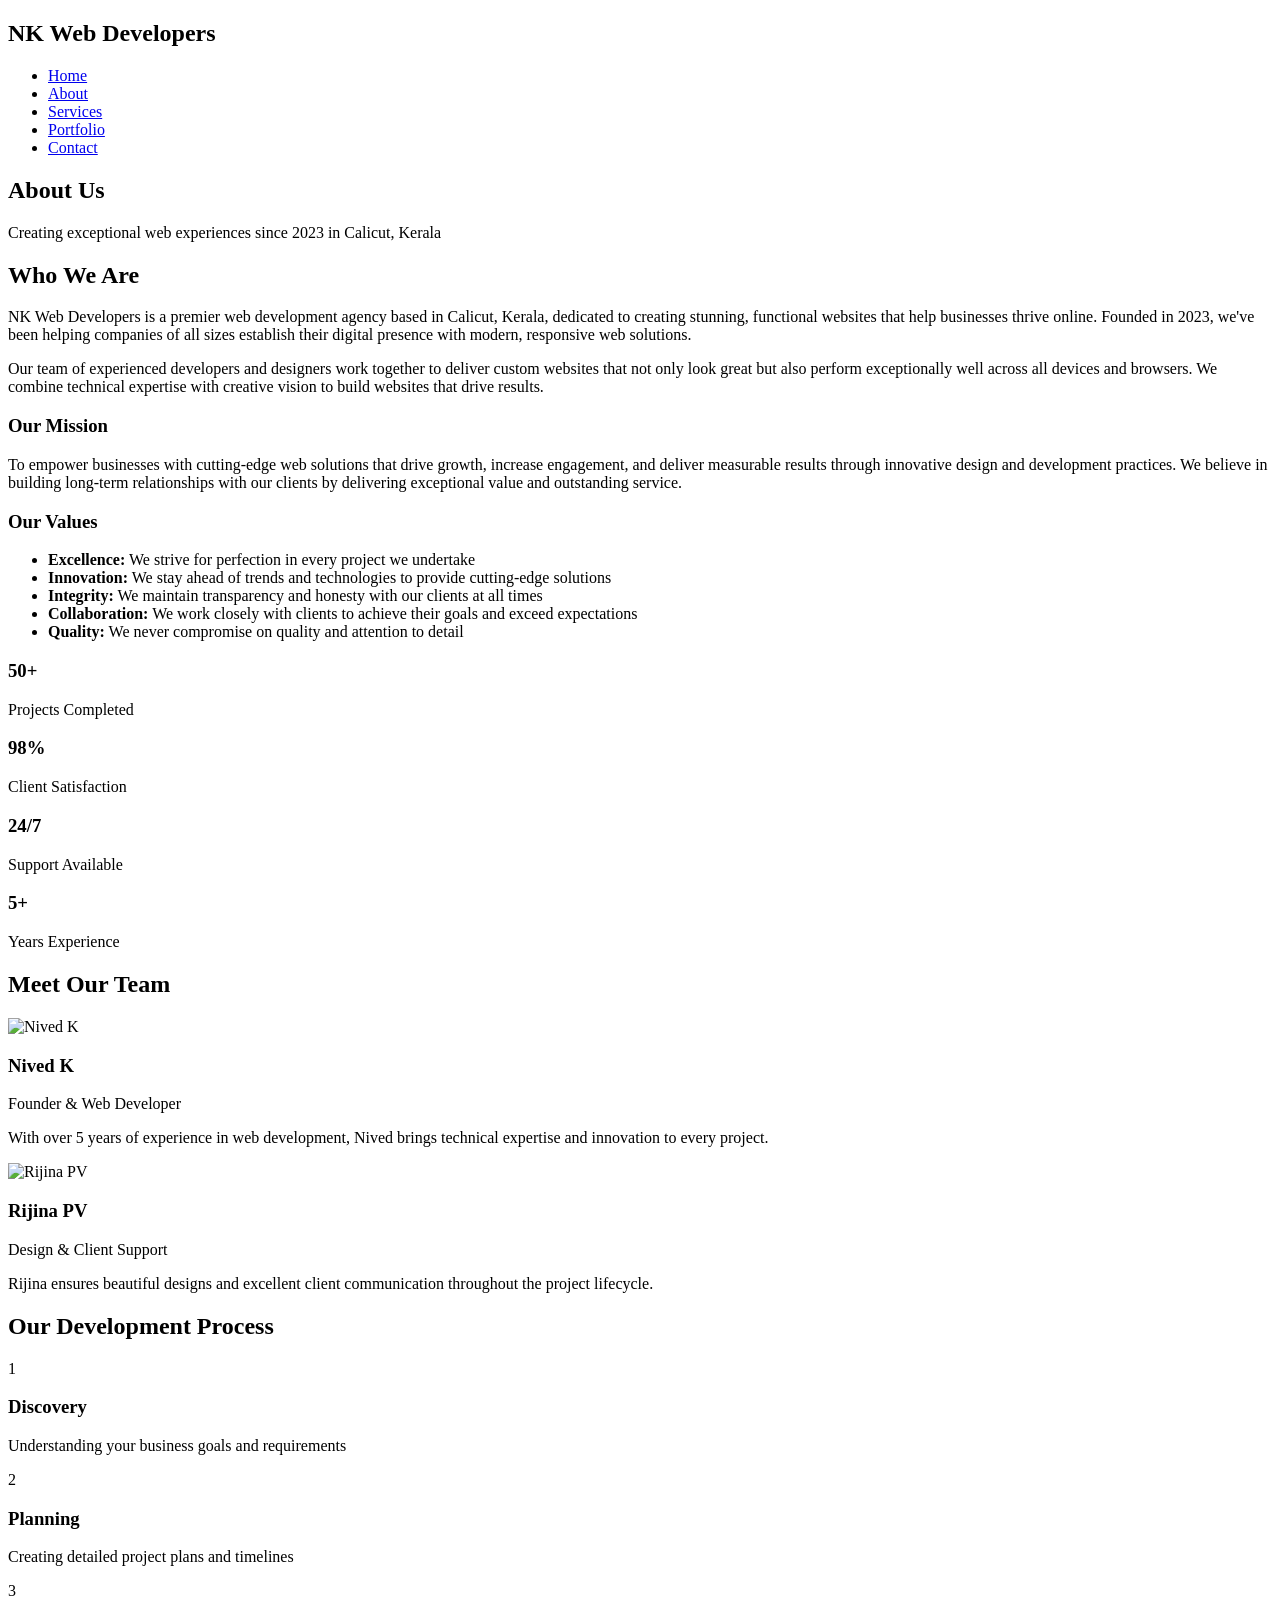
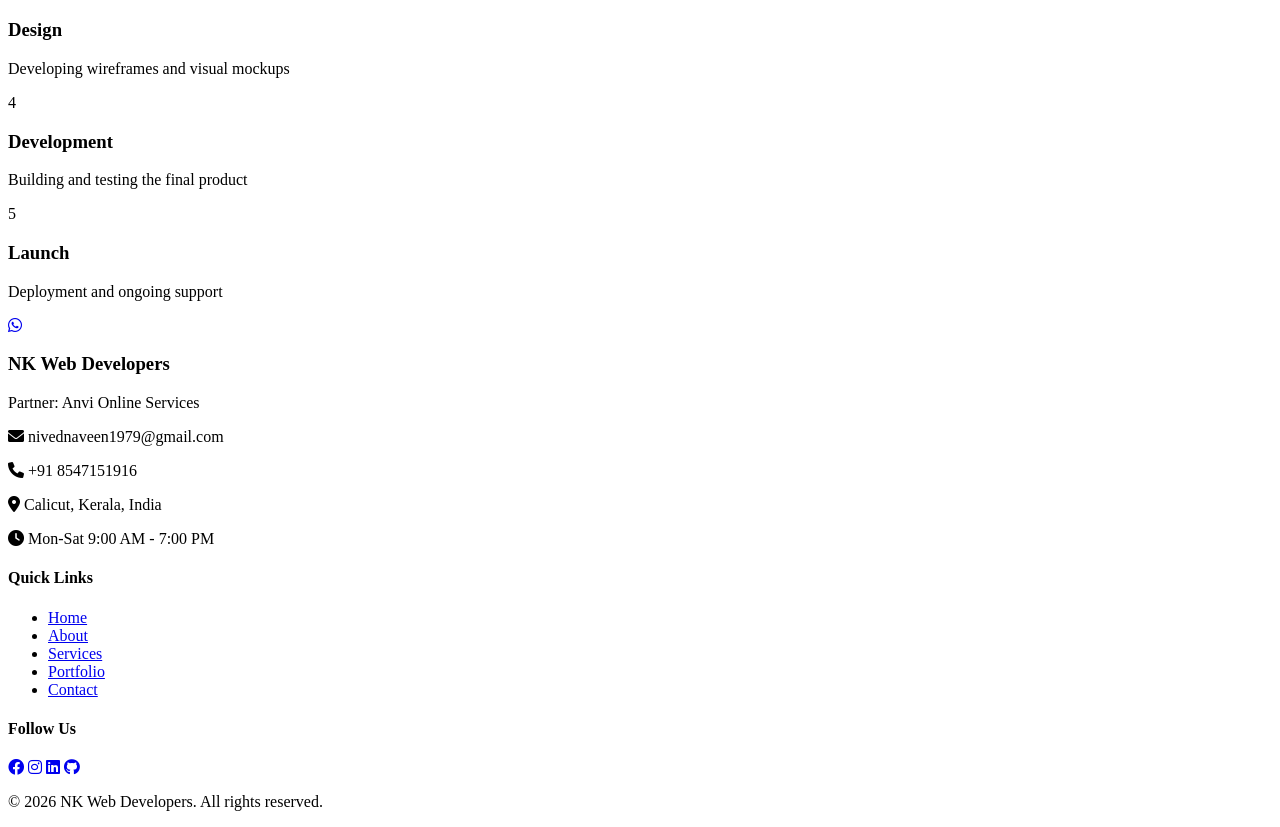
==== about.html @ b86a54ff "Create about.html" ====
<!DOCTYPE html>
<html lang="en">
<head>
    <meta charset="UTF-8">
    <meta name="viewport" content="width=device-width, initial-scale=1.0">
    <title>About Us - NK Web Developers</title>
    <meta name="description" content="About NK Web Developers - Professional web development company in Calicut, Kerala. Meet our team and learn about our services.">
    <meta name="keywords" content="web development company, Calicut, Kerala, web developers, Nived K, Rijina PV">
    <meta name="author" content="NK Web Developers">
    <link href="https://fonts.googleapis.com/css2?family=Poppins:wght@300;400;500;600;700&display=swap" rel="stylesheet">
    <link rel="stylesheet" href="styles.css">
    <link rel="stylesheet" href="https://cdnjs.cloudflare.com/ajax/libs/font-awesome/6.0.0/css/all.min.css">
</head>
<body>
    <header class="header">
        <nav class="navbar">
            <div class="nav-container">
                <div class="logo">
                    <h2>NK Web Developers</h2>
                </div>
                <ul class="nav-menu">
                    <li><a href="index.html">Home</a></li>
                    <li><a href="about.html" class="active">About</a></li>
                    <li><a href="services.html">Services</a></li>
                    <li><a href="portfolio.html">Portfolio</a></li>
                    <li><a href="contact.html">Contact</a></li>
                </ul>
                <div class="hamburger">
                    <span></span>
                    <span></span>
                    <span></span>
                </div>
            </div>
        </nav>
    </header>

    <section class="page-hero">
        <div class="container">
            <h1>About Us</h1>
            <p>Creating exceptional web experiences since 2023 in Calicut, Kerala</p>
        </div>
    </section>

    <section class="about-full">
        <div class="container">
            <div class="about-content-full">
                <div class="about-text">
                    <h2>Who We Are</h2>
                    <p>NK Web Developers is a premier web development agency based in Calicut, Kerala, dedicated to creating stunning, functional websites that help businesses thrive online. Founded in 2023, we've been helping companies of all sizes establish their digital presence with modern, responsive web solutions.</p>
                                        <p>Our team of experienced developers and designers work together to deliver custom websites that not only look great but also perform exceptionally well across all devices and browsers. We combine technical expertise with creative vision to build websites that drive results.</p>
                    
                    <h3>Our Mission</h3>
                    <p>To empower businesses with cutting-edge web solutions that drive growth, increase engagement, and deliver measurable results through innovative design and development practices. We believe in building long-term relationships with our clients by delivering exceptional value and outstanding service.</p>
                    
                    <h3>Our Values</h3>
                    <ul>
                        <li><strong>Excellence:</strong> We strive for perfection in every project we undertake</li>
                        <li><strong>Innovation:</strong> We stay ahead of trends and technologies to provide cutting-edge solutions</li>
                        <li><strong>Integrity:</strong> We maintain transparency and honesty with our clients at all times</li>
                        <li><strong>Collaboration:</strong> We work closely with clients to achieve their goals and exceed expectations</li>
                        <li><strong>Quality:</strong> We never compromise on quality and attention to detail</li>
                    </ul>
                </div>
                
                <div class="about-stats">
                    <div class="stat-item">
                        <h3>50+</h3>
                        <p>Projects Completed</p>
                    </div>
                    <div class="stat-item">
                        <h3>98%</h3>
                        <p>Client Satisfaction</p>
                    </div>
                    <div class="stat-item">
                        <h3>24/7</h3>
                        <p>Support Available</p>
                    </div>
                    <div class="stat-item">
                        <h3>5+</h3>
                        <p>Years Experience</p>
                    </div>
                </div>
            </div>
        </div>
    </section>

    <section class="team">
        <div class="container">
            <h2 class="section-title">Meet Our Team</h2>
            <div class="team-grid">
                <div class="team-member">
                    <img src="https://via.placeholder.com/300x300/2c3e50/ffffff?text=NK" alt="Nived K">
                    <h3>Nived K</h3>
                    <p>Founder & Web Developer</p>
                    <p>With over 5 years of experience in web development, Nived brings technical expertise and innovation to every project.</p>
                </div>
                <div class="team-member">
                    <img src="https://via.placeholder.com/300x300/34495e/ffffff?text=RPV" alt="Rijina PV">
                    <h3>Rijina PV</h3>                    <p>Design & Client Support</p>
                    <p>Rijina ensures beautiful designs and excellent client communication throughout the project lifecycle.</p>
                </div>
            </div>
        </div>
    </section>

    <section class="process">
        <div class="container">
            <h2 class="section-title">Our Development Process</h2>
            <div class="process-steps">
                <div class="process-step">
                    <div class="step-number">1</div>
                    <h3>Discovery</h3>
                    <p>Understanding your business goals and requirements</p>
                </div>
                <div class="process-step">
                    <div class="step-number">2</div>
                    <h3>Planning</h3>
                    <p>Creating detailed project plans and timelines</p>
                </div>
                <div class="process-step">
                    <div class="step-number">3</div>
                    <h3>Design</h3>
                    <p>Developing wireframes and visual mockups</p>
                </div>
                <div class="process-step">
                    <div class="step-number">4</div>
                    <h3>Development</h3>
                    <p>Building and testing the final product</p>
                </div>
                <div class="process-step">
                    <div class="step-number">5</div>
                    <h3>Launch</h3>
                    <p>Deployment and ongoing support</p>
                </div>
            </div>
        </div>
    </section>

    <!-- WhatsApp Button -->
    <a href="https://wa.me/918547151916" class="whatsapp-btn" target="_blank">
        <i class="fab fa-whatsapp"></i>
    </a>

    <footer class="footer">
        <div class="container">
            <div class="footer-content">
                <div class="footer-info">
                    <h3>NK Web Developers</h3>                    <p>Partner: Anvi Online Services</p>
                    <div class="contact-details">
                        <p><i class="fas fa-envelope"></i> nivednaveen1979@gmail.com</p>
                        <p><i class="fas fa-phone"></i> +91 8547151916</p>
                        <p><i class="fas fa-map-marker-alt"></i> Calicut, Kerala, India</p>
                        <p><i class="fas fa-clock"></i> Mon-Sat 9:00 AM - 7:00 PM</p>
                    </div>
                </div>
                <div class="footer-links">
                    <h4>Quick Links</h4>
                    <ul>
                        <li><a href="index.html">Home</a></li>
                        <li><a href="about.html">About</a></li>
                        <li><a href="services.html">Services</a></li>
                        <li><a href="portfolio.html">Portfolio</a></li>
                        <li><a href="contact.html">Contact</a></li>
                    </ul>
                </div>
                <div class="social-links">
                    <h4>Follow Us</h4>
                    <a href="#"><i class="fab fa-facebook"></i></a>
                    <a href="#"><i class="fab fa-instagram"></i></a>
                    <a href="#"><i class="fab fa-linkedin"></i></a>
                    <a href="#"><i class="fab fa-github"></i></a>
                </div>
            </div>
            <div class="footer-bottom">
                <p>&copy; 2026 NK Web Developers. All rights reserved.</p>
            </div>
        </div>
    </footer>

    <script src="script.js"></script>
</body>
</html>
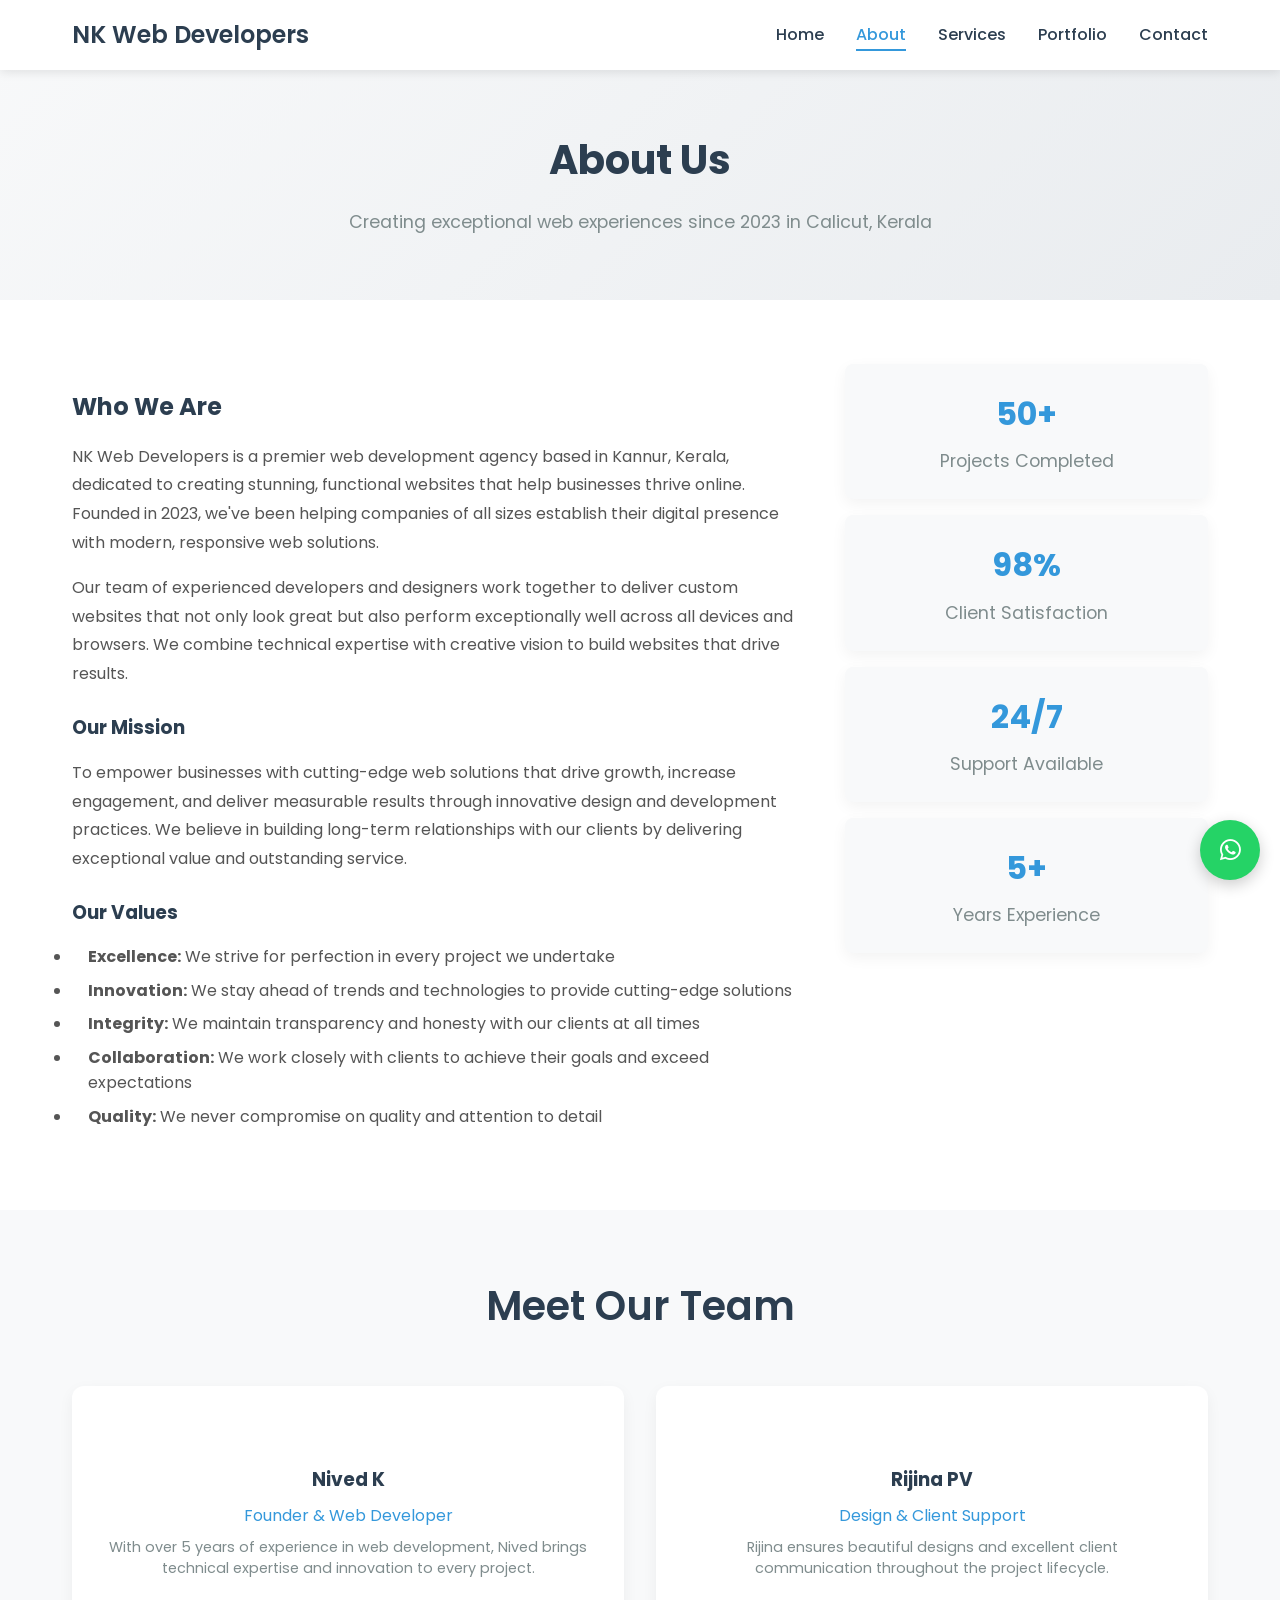
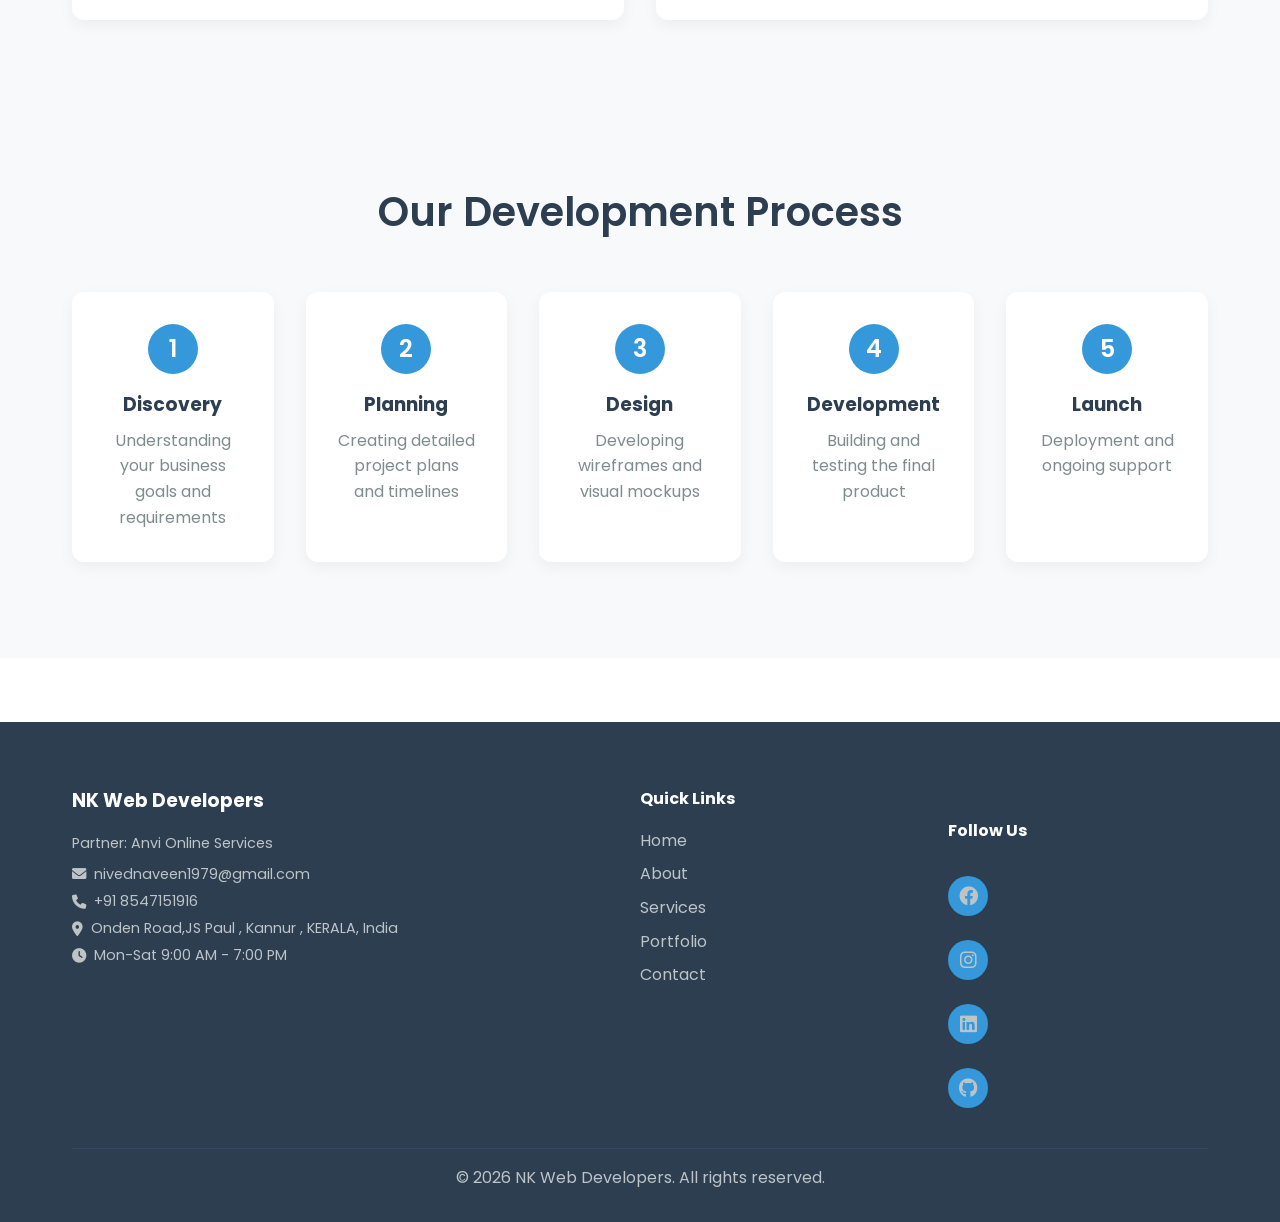
==== commit bbe4a4d5: "Update about.html" ====
--- a/about.html
+++ b/about.html
@@ -5,7 +5,7 @@
     <meta name="viewport" content="width=device-width, initial-scale=1.0">
     <title>About Us - NK Web Developers</title>
     <meta name="description" content="About NK Web Developers - Professional web development company in Calicut, Kerala. Meet our team and learn about our services.">
-    <meta name="keywords" content="web development company, Calicut, Kerala, web developers, Nived K, Rijina PV">
+    <meta name="keywords" content="web development company, Kannur , KERALA, web developers, Nived K, Rijina PV">
     <meta name="author" content="NK Web Developers">
     <link href="https://fonts.googleapis.com/css2?family=Poppins:wght@300;400;500;600;700&display=swap" rel="stylesheet">
     <link rel="stylesheet" href="styles.css">
@@ -46,7 +46,7 @@
             <div class="about-content-full">
                 <div class="about-text">
                     <h2>Who We Are</h2>
-                    <p>NK Web Developers is a premier web development agency based in Calicut, Kerala, dedicated to creating stunning, functional websites that help businesses thrive online. Founded in 2023, we've been helping companies of all sizes establish their digital presence with modern, responsive web solutions.</p>
+                    <p>NK Web Developers is a premier web development agency based in Kannur, Kerala, dedicated to creating stunning, functional websites that help businesses thrive online. Founded in 2023, we've been helping companies of all sizes establish their digital presence with modern, responsive web solutions.</p>
                                         <p>Our team of experienced developers and designers work together to deliver custom websites that not only look great but also perform exceptionally well across all devices and browsers. We combine technical expertise with creative vision to build websites that drive results.</p>
                     
                     <h3>Our Mission</h3>
@@ -149,7 +149,7 @@
                     <div class="contact-details">
                         <p><i class="fas fa-envelope"></i> nivednaveen1979@gmail.com</p>
                         <p><i class="fas fa-phone"></i> +91 8547151916</p>
-                        <p><i class="fas fa-map-marker-alt"></i> Calicut, Kerala, India</p>
+                        <p><i class="fas fa-map-marker-alt"></i> Onden Road,JS Paul , Kannur , KERALA, India</p>
                         <p><i class="fas fa-clock"></i> Mon-Sat 9:00 AM - 7:00 PM</p>
                     </div>
                 </div>
--- a/styles.css
+++ b/styles.css
@@ -0,0 +1,1131 @@
+* {
+    margin: 0;
+    padding: 0;
+    box-sizing: border-box;
+}
+
+body {
+    font-family: 'Poppins', sans-serif;
+    line-height: 1.6;
+    color: #333;
+    background-color: #fff;
+}
+
+.container {
+    max-width: 1200px;
+    margin: 0 auto;
+    padding: 0 2rem;
+}
+
+/* Header & Navigation */
+.header {
+    background: #fff;
+    box-shadow: 0 2px 10px rgba(0,0,0,0.1);
+    position: fixed;
+    top: 0;
+    width: 100%;
+    z-index: 1000;
+}
+
+.navbar {
+    padding: 1rem 0;
+}
+
+.nav-container {
+    max-width: 1200px;
+    margin: 0 auto;
+    padding: 0 2rem;
+    display: flex;
+    justify-content: space-between;
+    align-items: center;
+}
+
+.logo h2 {
+    color: #2c3e50;
+    font-weight: 600;
+    font-size: 1.5rem;
+}
+
+.nav-menu {
+    display: flex;    list-style: none;
+    gap: 2rem;
+}
+
+.nav-menu a {
+    text-decoration: none;
+    color: #2c3e50;
+    font-weight: 500;
+    transition: color 0.3s ease;
+    position: relative;
+}
+
+.nav-menu a:hover {
+    color: #3498db;
+}
+
+.nav-menu a.active {
+    color: #3498db;
+}
+
+.nav-menu a.active::after {
+    content: '';
+    position: absolute;
+    bottom: -5px;
+    left: 0;
+    width: 100%;
+    height: 2px;
+    background: #3498db;
+}
+
+.hamburger {
+    display: none;
+    flex-direction: column;
+    cursor: pointer;
+}
+
+.hamburger span {
+    width: 25px;
+    height: 3px;
+    background: #2c3e50;
+    margin: 3px 0;
+    transition: 0.3s;
+}
+
+@media (max-width: 768px) {
+    .hamburger {
+        display: flex;
+    }
+    
+    .nav-menu {        position: fixed;
+        left: -100%;
+        top: 70px;
+        flex-direction: column;
+        background-color: #fff;
+        width: 100%;
+        text-align: center;
+        transition: 0.3s;
+        box-shadow: 0 10px 27px rgba(0,0,0,0.05);
+        padding: 2rem 0;
+    }
+    
+    .nav-menu.active {
+        left: 0;
+    }
+    
+    .nav-menu a.active::after {
+        display: none;
+    }
+}
+
+/* Hero Section */
+.hero {
+    background: linear-gradient(135deg, #f8f9fa 0%, #e9ecef 100%);
+    padding: 12rem 0 8rem 0;
+    text-align: center;
+}
+
+.hero-title {
+    font-size: 3.5rem;
+    font-weight: 700;
+    color: #2c3e50;
+    margin-bottom: 1rem;
+    line-height: 1.2;
+}
+
+.hero-subtitle {
+    font-size: 1.25rem;
+    color: #7f8c8d;
+    margin-bottom: 2rem;
+    max-width: 600px;
+    margin-left: auto;
+    margin-right: auto;
+}
+
+.hero-buttons {
+    display: flex;
+    gap: 1rem;
+    justify-content: center;
+    flex-wrap: wrap;}
+
+/* Trust Bar */
+.trust-bar {
+    background: #fff;
+    padding: 1rem 0;
+    border-bottom: 1px solid #eee;
+}
+
+.trust-content {
+    text-align: center;
+    color: #7f8c8d;
+    font-weight: 500;
+}
+
+/* Buttons */
+.btn {
+    padding: 1rem 2rem;
+    text-decoration: none;
+    border-radius: 8px;
+    font-weight: 500;
+    transition: all 0.3s ease;
+    display: inline-block;
+    border: none;
+    cursor: pointer;
+    font-size: 1rem;
+    font-family: 'Poppins', sans-serif;
+}
+
+.btn-primary {
+    background: #3498db;
+    color: white;
+}
+
+.btn-primary:hover {
+    background: #2980b9;
+    transform: translateY(-2px);
+    box-shadow: 0 5px 15px rgba(52, 152, 219, 0.3);
+}
+
+.btn-secondary {
+    background: transparent;
+    color: #3498db;
+    border: 2px solid #3498db;
+}
+
+.btn-secondary:hover {
+    background: #3498db;
+    color: white;
+    transform: translateY(-2px);}
+
+/* Page Hero */
+.page-hero {
+    background: linear-gradient(135deg, #f8f9fa 0%, #e9ecef 100%);
+    padding: 8rem 0 4rem 0;
+    text-align: center;
+}
+
+.page-hero h1 {
+    font-size: 2.5rem;
+    color: #2c3e50;
+    margin-bottom: 1rem;
+}
+
+.page-hero p {
+    font-size: 1.1rem;
+    color: #7f8c8d;
+}
+
+/* Sections */
+.section-title {
+    font-size: 2.5rem;
+    color: #2c3e50;
+    text-align: center;
+    margin-bottom: 3rem;
+    font-weight: 600;
+}
+
+/* Services Overview */
+.services-overview {
+    padding: 6rem 0;
+    background: #f8f9fa;
+}
+
+.services-grid {
+    display: grid;
+    grid-template-columns: repeat(auto-fit, minmax(300px, 1fr));
+    gap: 2rem;
+}
+
+.service-card {
+    background: #fff;
+    padding: 2rem;
+    border-radius: 12px;
+    text-align: center;
+    box-shadow: 0 5px 15px rgba(0,0,0,0.05);
+    transition: all 0.3s ease;
+    border: 1px solid #e9ecef;
+}
+.service-card:hover {
+    transform: translateY(-5px);
+    box-shadow: 0 10px 25px rgba(0,0,0,0.1);
+}
+
+.service-card i {
+    font-size: 2.5rem;
+    color: #3498db;
+    margin-bottom: 1rem;
+}
+
+.service-card h3 {
+    color: #2c3e50;
+    margin-bottom: 1rem;
+    font-size: 1.3rem;
+}
+
+.service-card p {
+    color: #7f8c8d;
+}
+
+/* Why Choose Us */
+.why-choose-us {
+    padding: 6rem 0;
+    background: #fff;
+}
+
+.features-grid {
+    display: grid;
+    grid-template-columns: repeat(auto-fit, minmax(250px, 1fr));
+    gap: 2rem;
+}
+
+.feature-card {
+    text-align: center;
+    padding: 2rem;
+    background: #f8f9fa;
+    border-radius: 12px;
+    transition: all 0.3s ease;
+}
+
+.feature-card:hover {
+    transform: translateY(-3px);
+    box-shadow: 0 5px 15px rgba(0,0,0,0.1);
+}
+
+.feature-card i {
+    font-size: 2.5rem;
+    color: #3498db;    margin-bottom: 1rem;
+}
+
+.feature-card h3 {
+    color: #2c3e50;
+    margin-bottom: 1rem;
+}
+
+.feature-card p {
+    color: #7f8c8d;
+}
+
+/* Pricing Section */
+.pricing {
+    padding: 6rem 0;
+    background: #f8f9fa;
+}
+
+.pricing-grid {
+    display: grid;
+    grid-template-columns: repeat(auto-fit, minmax(300px, 1fr));
+    gap: 2rem;
+    max-width: 1000px;
+    margin: 0 auto;
+}
+
+.pricing-card {
+    background: #fff;
+    padding: 2rem;
+    border-radius: 12px;
+    text-align: center;
+    box-shadow: 0 5px 15px rgba(0,0,0,0.05);
+    border: 1px solid #e9ecef;
+    transition: all 0.3s ease;
+    position: relative;
+}
+
+.pricing-card.popular {
+    border: 2px solid #3498db;
+    transform: scale(1.05);
+}
+
+.pricing-card.popular:hover {
+    transform: scale(1.07);
+}
+
+.pricing-card:hover {
+    transform: translateY(-5px);
+    box-shadow: 0 10px 25px rgba(0,0,0,0.1);
+}
+.popular-tag {
+    position: absolute;
+    top: -10px;
+    left: 50%;
+    transform: translateX(-50%);
+    background: #3498db;
+    color: white;
+    padding: 0.25rem 1rem;
+    border-radius: 20px;
+    font-size: 0.8rem;
+    font-weight: 600;
+}
+
+.pricing-card h3 {
+    color: #2c3e50;
+    margin-bottom: 1rem;
+    font-size: 1.5rem;
+}
+
+.price {
+    font-size: 2.5rem;
+    font-weight: 700;
+    color: #3498db;
+    margin-bottom: 1.5rem;
+}
+
+.features {
+    list-style: none;
+    margin-bottom: 2rem;
+}
+
+.features li {
+    padding: 0.5rem 0;
+    color: #555;
+    border-bottom: 1px solid #eee;
+}
+
+.features li:last-child {
+    border-bottom: none;
+}
+
+/* Portfolio Section */
+.portfolio {
+    padding: 6rem 0;
+    background: #fff;
+}
+
+.portfolio-grid {
+    display: grid;    grid-template-columns: repeat(auto-fit, minmax(350px, 1fr));
+    gap: 2rem;
+}
+
+.portfolio-item {
+    position: relative;
+    border-radius: 12px;
+    overflow: hidden;
+    height: 300px;
+}
+
+.portfolio-item img {
+    width: 100%;
+    height: 100%;
+    object-fit: cover;
+    transition: transform 0.3s ease;
+}
+
+.portfolio-overlay {
+    position: absolute;
+    top: 0;
+    left: 0;
+    right: 0;
+    bottom: 0;
+    background: rgba(44, 62, 80, 0.9);
+    display: flex;
+    flex-direction: column;
+    justify-content: center;
+    align-items: center;
+    opacity: 0;
+    transition: opacity 0.3s ease;
+    color: white;
+    text-align: center;
+    padding: 1rem;
+}
+
+.portfolio-item:hover .portfolio-overlay {
+    opacity: 1;
+}
+
+.portfolio-item:hover img {
+    transform: scale(1.1);
+}
+
+.portfolio-overlay h3 {
+    color: white;
+    margin-bottom: 0.5rem;
+}
+
+.portfolio-overlay p {    color: #3498db;
+}
+
+/* Portfolio Filters */
+.portfolio-filters {
+    display: flex;
+    justify-content: center;
+    gap: 1rem;
+    margin-bottom: 2rem;
+    flex-wrap: wrap;
+}
+
+.filter-btn {
+    padding: 0.5rem 1rem;
+    background: #f8f9fa;
+    border: 1px solid #ddd;
+    border-radius: 20px;
+    cursor: pointer;
+    transition: all 0.3s ease;
+}
+
+.filter-btn:hover,
+.filter-btn.active {
+    background: #3498db;
+    color: white;
+    border-color: #3498db;
+}
+
+/* Process Section */
+.process {
+    padding: 6rem 0;
+    background: #f8f9fa;
+}
+
+.process-steps {
+    display: grid;
+    grid-template-columns: repeat(auto-fit, minmax(200px, 1fr));
+    gap: 2rem;
+}
+
+.process-step {
+    text-align: center;
+    padding: 2rem;
+    background: #fff;
+    border-radius: 12px;
+    box-shadow: 0 5px 15px rgba(0,0,0,0.05);
+    transition: all 0.3s ease;
+}
+
+.process-step:hover {    transform: translateY(-3px);
+    box-shadow: 0 10px 25px rgba(0,0,0,0.1);
+}
+
+.step-number {
+    width: 50px;
+    height: 50px;
+    background: #3498db;
+    color: white;
+    border-radius: 50%;
+    display: flex;
+    align-items: center;
+    justify-content: center;
+    margin: 0 auto 1rem auto;
+    font-size: 1.5rem;
+    font-weight: 600;
+}
+
+.process-step h3 {
+    color: #2c3e50;
+    margin-bottom: 0.5rem;
+}
+
+.process-step p {
+    color: #7f8c8d;
+}
+
+/* Testimonials */
+.testimonials {
+    padding: 6rem 0;
+    background: #fff;
+}
+
+.testimonials-grid {
+    display: grid;
+    grid-template-columns: repeat(auto-fit, minmax(300px, 1fr));
+    gap: 2rem;
+}
+
+.testimonial-card {
+    background: #f8f9fa;
+    padding: 2rem;
+    border-radius: 12px;
+    box-shadow: 0 5px 15px rgba(0,0,0,0.05);
+}
+
+.rating {
+    color: #ffc107;
+    margin-bottom: 1rem;
+}
+.testimonial-card p {
+    color: #555;
+    margin-bottom: 1rem;
+    font-style: italic;
+}
+
+.client-info h4 {
+    color: #2c3e50;
+    margin-bottom: 0.25rem;
+}
+
+.client-info p {
+    color: #7f8c8d;
+    font-size: 0.9rem;
+}
+
+/* Final CTA */
+.cta-final {
+    padding: 6rem 0;
+    background: linear-gradient(135deg, #3498db 0%, #20 100%);
+    color: white;
+    text-align: center;
+}
+
+.cta-content h2 {
+    font-size: 2.5rem;
+    margin-bottom: 1rem;
+}
+
+.cta-content p {
+    font-size: 1.1rem;
+    margin-bottom: 2rem;
+    opacity: 0.9;
+}
+
+.cta-final .btn-primary {
+    background: white;
+    color: #3498db;
+}
+
+.cta-final .btn-primary:hover {
+    background: #f8f9fa;
+    color: #2980b9;
+}
+
+/* Contact Section */
+.contact-section {
+    padding: 4rem 0;
+    background: #fff;}
+
+.contact-grid {
+    display: grid;
+    grid-template-columns: 1fr 1fr;
+    gap: 4rem;
+}
+
+.contact-info h2 {
+    color: #2c3e50;
+    margin-bottom: 2rem;
+}
+
+.info-item {
+    display: flex;
+    align-items: flex-start;
+    margin-bottom: 2rem;
+    gap: 1rem;
+}
+
+.info-item i {
+    font-size: 1.5rem;
+    color: #3498db;
+    min-width: 24px;
+}
+
+.info-item h3 {
+    color: #2c3e50;
+    margin-bottom: 0.25rem;
+}
+
+.info-item p {
+    color: #7f8c8d;
+    margin: 0;
+}
+
+.social-links {
+    display: flex;
+    gap: 1rem;
+    margin-top: 2rem;
+}
+
+.social-links a {
+    color: white;
+    background: #3498db;
+    width: 40px;
+    height: 40px;
+    border-radius: 50%;
+    display: flex;
+    align-items: center;    justify-content: center;
+    text-decoration: none;
+    transition: all 0.3s ease;
+}
+
+.social-links a:hover {
+    background: #2980b9;
+    transform: translateY(-2px);
+}
+
+.contact-form {
+    background: #f8f9fa;
+    padding: 2rem;
+    border-radius: 12px;
+}
+
+.contact-form h2 {
+    color: #2c3e50;
+    margin-bottom: 1.5rem;
+}
+
+.form-row {
+    display: grid;
+    grid-template-columns: 1fr 1fr;
+    gap: 1rem;
+    margin-bottom: 1rem;
+}
+
+.form-group {
+    margin-bottom: 1.5rem;
+}
+
+.form-group input,
+.form-group select,
+.form-group textarea {
+    width: 100%;
+    padding: 1rem;
+    border: 1px solid #ddd;
+    border-radius: 8px;
+    font-family: 'Poppins', sans-serif;
+    font-size: 1rem;
+    transition: border-color 0.3s ease;
+    background: white;
+}
+
+.form-group input:focus,
+.form-group select:focus,
+.form-group textarea:focus {
+    outline: none;
+    border-color: #3498db;    box-shadow: 0 0 0 3px rgba(52, 152, 219, 0.1);
+}
+
+/* Map Section */
+.map-section {
+    padding: 4rem 0;
+    background: #fff;
+}
+
+.map-section h2 {
+    text-align: center;
+    margin-bottom: 2rem;
+    color: #2c3e50;
+}
+
+.map-container {
+    border-radius: 12px;
+    overflow: hidden;
+    box-shadow: 0 5px 15px rgba(0,0,0,0.1);
+}
+
+/* Stats Section */
+.stats-section {
+    padding: 4rem 0;
+    background: #f8f9fa;
+}
+
+.stats-grid {
+    display: grid;
+    grid-template-columns: repeat(auto-fit, minmax(200px, 1fr));
+    gap: 2rem;
+}
+
+.stat-item {
+    text-align: center;
+    padding: 2rem;
+    background: #fff;
+    border-radius: 12px;
+    box-shadow: 0 5px 15px rgba(0,0,0,0.05);
+}
+
+.stat-item h3 {
+    font-size: 2.5rem;
+    color: #3498db;
+    margin-bottom: ;
+}
+
+.stat-item p {
+    color: #7f8c8d;
+    font-size: 1.1rem;}
+
+/* About Full */
+.about-full {
+    padding: 4rem 0;
+}
+
+.about-content-full {
+    display: grid;
+    grid-template-columns: 2fr 1fr;
+    gap: 3rem;
+    align-items: start;
+}
+
+.about-text h2,
+.about-text h3 {
+    color: #2c3e50;
+    margin: 1.5rem 0 1rem 0;
+}
+
+.about-text p {
+    color: #555;
+    margin-bottom: 1rem;
+    line-height: 1.8;
+}
+
+.about-text ul {
+    margin: 1rem 0;
+}
+
+.about-text li {
+    margin-bottom: 0.5rem;
+    color: #555;
+    padding-left: 1rem;
+}
+
+.stat-item {
+    text-align: center;
+    padding: 1.5rem;
+    background: #f8f9fa;
+    border-radius: 8px;
+    margin-bottom: 1rem;
+}
+
+.stat-item h3 {
+    font-size: 2rem;
+    color: #3498db;
+    margin-bottom: 0.5rem;
+}
+.stat-item p {
+    color: #7f8c8d;
+    margin: 0;
+}
+
+/* Team Section */
+.team {
+    padding: 4rem 0;
+    background: #f8f9fa;
+}
+
+.team-grid {
+    display: grid;
+    grid-template-columns: repeat(auto-fit, minmax(300px, 1fr));
+    gap: 2rem;
+}
+
+.team-member {
+    text-align: center;
+    background: #fff;
+    padding: 2rem;
+    border-radius: 12px;
+    box-shadow: 0 5px 15px rgba(0,0,0,0.05);
+    transition: all 0.3s ease;
+}
+
+.team-member:hover {
+    transform: translateY(-5px);
+    box-shadow: 0 10px 25px rgba(0,0,0,0.1);
+}
+
+.team-member img {
+    width: 150px;
+    height: 150px;
+    border-radius: 50%;
+    object-fit: cover;
+    margin-bottom: 1rem;
+    border: 3px solid #3498db;
+}
+
+.team-member h3 {
+    color: #2c3e50;
+    margin-bottom: 0.5rem;
+}
+
+.team-member p {
+    color: #3498db;
+    margin-bottom: 0.5rem;
+}
+.team-member p:last-child {
+    color: #7f8c8d;
+    font-size: 0.9rem;
+    line-height: 1.5;
+}
+
+/* Services Full */
+.services-full {
+    padding: 4rem 0;
+    background: #fff;
+}
+
+.service-card-full {
+    background: #f8f9fa;
+    padding: 2rem;
+    border-radius: 12px;
+    margin-bottom: 2rem;
+    box-shadow: 0 5px 15px rgba(0,0,0,0.05);
+    border: 1px solid #e9ecef;
+    transition: all 0.3s ease;
+}
+
+.service-card-full:hover {
+    transform: translateY(-3px);
+    box-shadow: 0 10px 25px rgba(0,0,0,0.1);
+}
+
+.service-card-full i {
+    font-size: 2rem;
+    color: #3498db;
+    margin-bottom: 1rem;
+}
+
+.service-card-full h3 {
+    color: #2c3e50;
+    margin-bottom: 1rem;
+    font-size: 1.5rem;
+}
+
+.service-card-full ul {
+    margin-top: 1rem;
+    padding-left: 1.5rem;
+}
+
+.service-card-full li {
+    margin-bottom: 0.5rem;
+    color: #555;
+}
+
+/* CTA Section */.cta-section {
+    padding: 4rem 0;
+    background: linear-gradient(135deg, #3498db 0%, #2c3e50 100%);
+    color: white;
+    text-align: center;
+}
+
+.cta-section .cta-content h2 {
+    color: white;
+    font-size: 2.5rem;
+    margin-bottom: 1rem;
+}
+
+.cta-section .cta-content p {
+    color: rgba(255,255,255,0.9);
+    font-size: 1.1rem;
+    margin-bottom: 2rem;
+}
+
+/* WhatsApp Button */
+.whatsapp-btn {
+    position: fixed;
+    bottom: 20px;
+    right: 20px;
+    width: 60px;
+    height: 60px;
+    background: #25d366;
+    color: white;
+    border-radius: 50%;
+    display: flex;
+    align-items: center;
+    justify-content: center;
+    font-size: 1.5rem;
+    text-decoration: none;
+    box-shadow: 0 5px 15px rgba(0,0,0,0.2);
+    z-index: 1000;
+    transition: all 0.3s ease;
+}
+
+.whatsapp-btn:hover {
+    background: #128c7e;
+    transform: scale(1.1);
+}
+
+/* Footer */
+.footer {
+    background: #2c3e50;
+    color: white;
+    padding: 4rem 0 2rem 0;
+    margin-top: 4rem;}
+
+.footer-content {
+    display: grid;
+    grid-template-columns: 2fr 1fr 1fr;
+    gap: 3rem;
+    margin-bottom: 2rem;
+}
+
+.footer-info h3 {
+    color: white;
+    margin-bottom: 1rem;
+}
+
+.footer-info p {
+    color: #bdc3c7;
+    margin-bottom: 0.5rem;
+    font-size: 0.9rem;
+}
+
+.contact-details p {
+    display: flex;
+    align-items: center;
+    gap: 0.5rem;
+    margin-bottom: 0.25rem;
+}
+
+.footer-links h4,
+.social-links h4 {
+    color: white;
+    margin-bottom: 1rem;
+}
+
+.footer-links ul {
+    list-style: none;
+}
+
+.footer-links li {
+    margin-bottom: 0.5rem;
+}
+
+.footer-links a {
+    color: #bdc3c7;
+    text-decoration: none;
+    transition: color 0.3s ease;
+}
+
+.footer-links a:hover {
+    color: #3498db;
+}
+.social-links {
+    display: flex;
+    flex-direction: column;
+}
+
+.social-links a {
+    color: #bdc3c7;
+    font-size: 1.2rem;
+    transition: color 0.3s ease;
+    margin-bottom: 0.5rem;
+    text-decoration: none;
+}
+
+.social-links a:hover {
+    color: #3498db;
+}
+
+.footer-bottom {
+    border-top: 1px solid #34495e;
+    padding-top: 1rem;
+    text-align: center;
+    color: #bdc3c7;
+}
+
+/* Animations */
+@keyframes fadeInUp {
+    from {
+        opacity: 0;
+        transform: translateY(30px);
+    }
+    to {
+        opacity: 1;
+        transform: translateY(0);
+    }
+}
+
+.animate-on-scroll {
+    opacity: 0;
+    transform: translateY(30px);
+    animation: fadeInUp 0.6s ease forwards;
+}
+
+/* Responsive Design */
+@media (max-width: 768px) {
+    .hero-title {
+        font-size: 2.5rem;
+    }
+    
+    .section-title {        font-size: 2rem;
+    }
+    
+    .hero-buttons {
+        flex-direction: column;
+        align-items: center;
+    }
+    
+    .contact-grid {
+        grid-template-columns: 1fr;
+        gap: 2rem;
+    }
+    
+    .about-content-full {
+        grid-template-columns: 1fr;
+        gap: 2rem;
+    }
+    
+    .pricing-grid {
+        grid-template-columns: 1fr;
+    }
+    
+    .pricing-card.popular {
+        transform: scale(1);
+    }
+    
+    .pricing-card.popular:hover {
+        transform: scale(1.05);
+    }
+    
+    .footer-content {
+        grid-template-columns: 1fr;
+        text-align: center;
+        gap: 2rem;
+    }
+    
+    .whatsapp-btn {
+        bottom: 15px;
+        right: 15px;
+        width: 50px;
+        height: 50px;
+        font-size: 1.2rem;
+    }
+    
+    .form-row {
+        grid-template-columns: 1fr;
+    }
+    
+    .process-steps {
+        grid-template-columns: 1fr;    }
+    
+    .team-grid {
+        grid-template-columns: 1fr;
+    }
+    
+    .services-grid,
+    .portfolio-grid,
+    .testimonials-grid {
+        grid-template-columns: 1fr;
+    }
+    
+    .nav-container {
+        padding: 0 1rem;
+    }
+    
+    .container {
+        padding: 0 1rem;
+    }
+}
+
+@media (max-width: 480px) {
+    .hero {
+        padding: 10rem 0 6rem 0;
+    }
+    
+    .page-hero {
+        padding: 6rem 0 3rem 0;
+    }
+    
+    .logo h2 {
+        font-size: 1.2rem;
+    }
+    
+    .nav-menu {
+        padding: 1rem 0;
+    }
+    
+    .nav-menu a {
+        font-size: 1.1rem;
+    }
+    
+    .hero-title {
+        font-size: 2rem;
+    }
+    
+    .section-title {
+        font-size: 1.8rem;
+    }
+        .cta-content h2 {
+        font-size: 2rem;
+    }
+  }
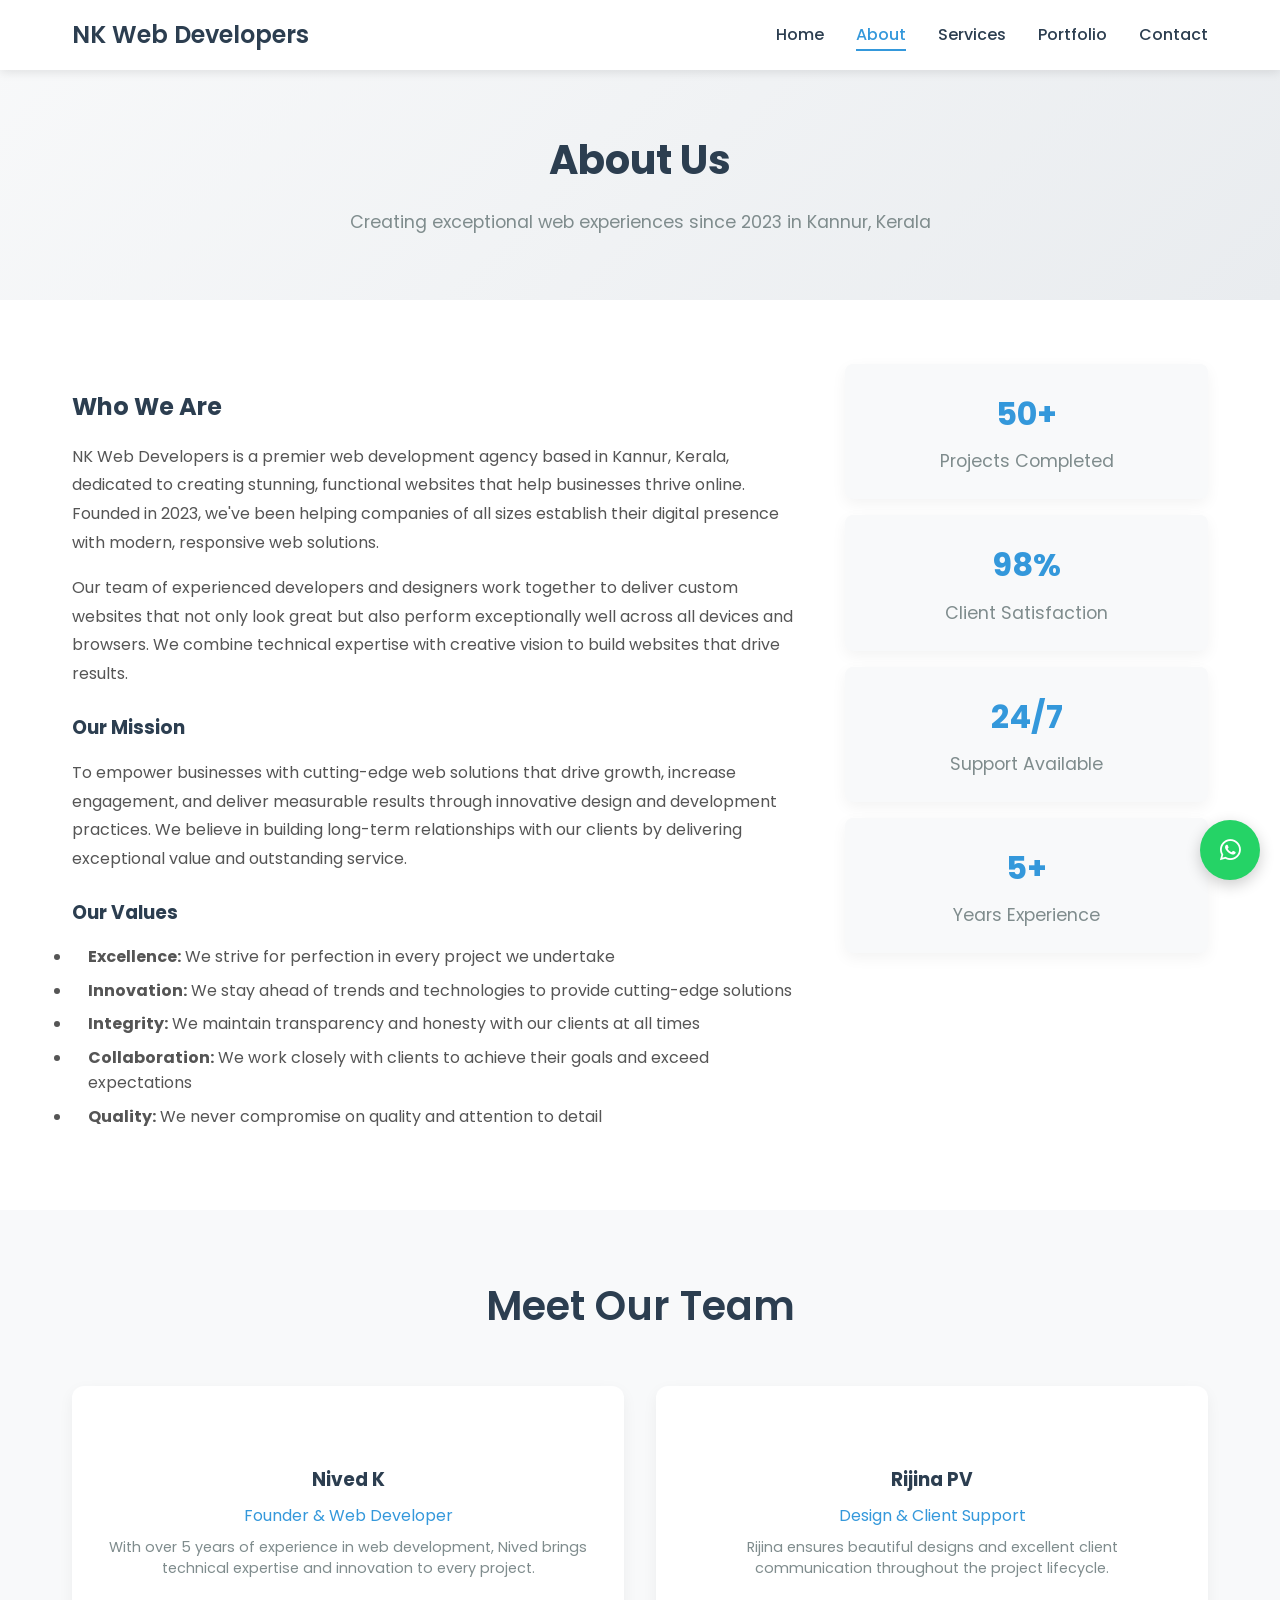
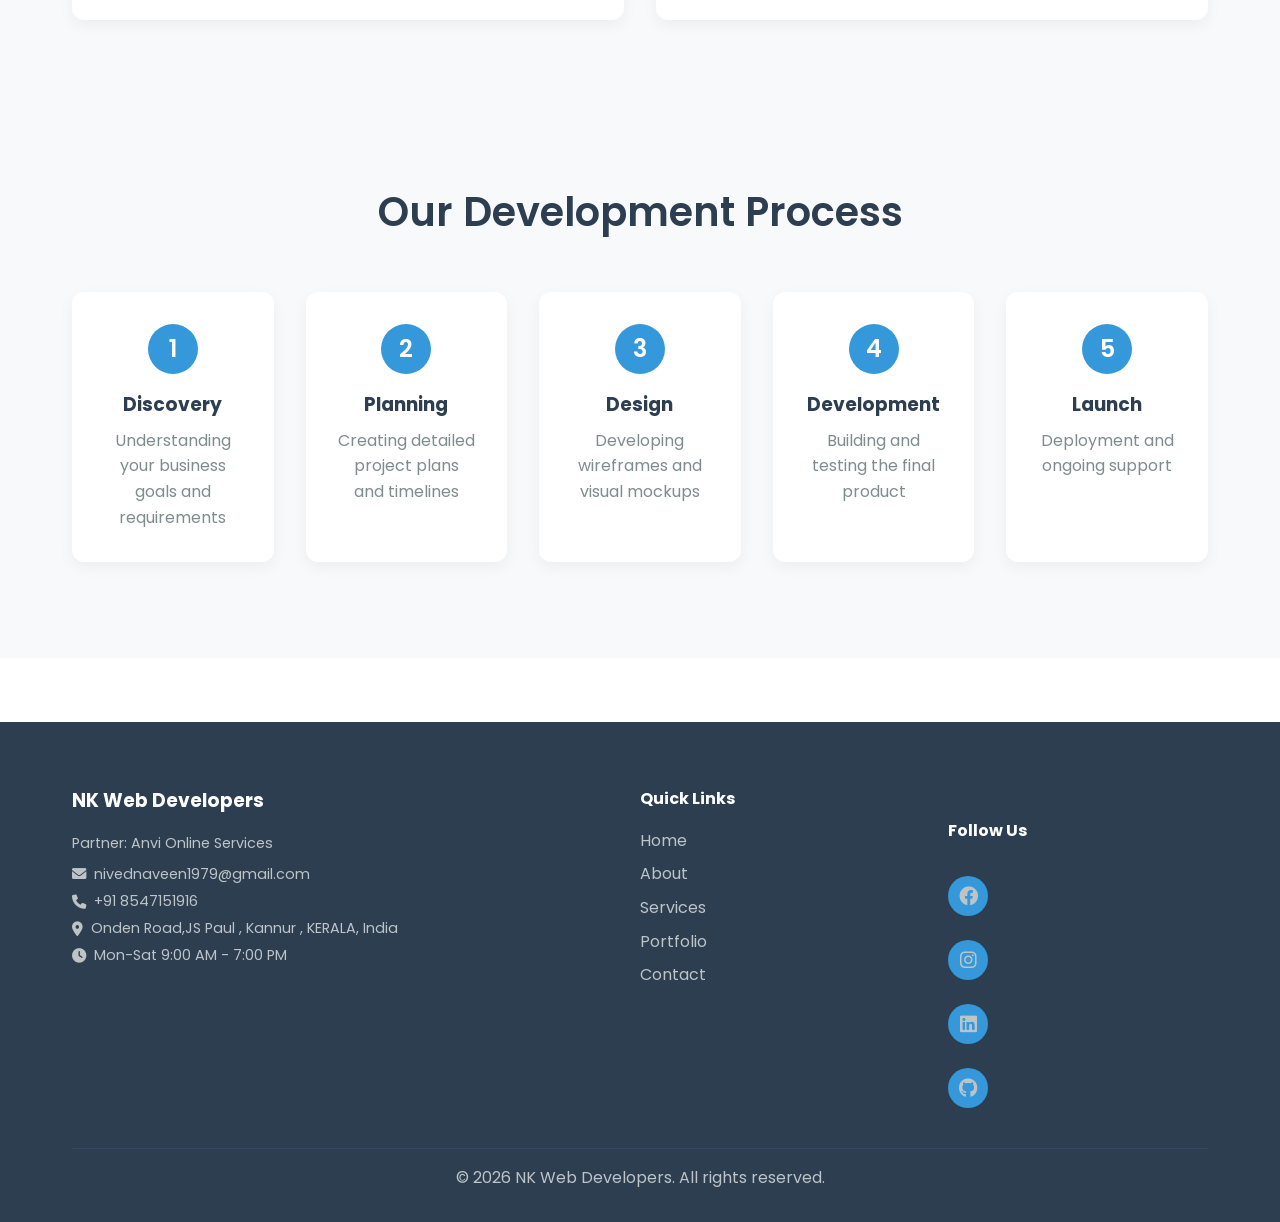
==== commit 36866d8d: "Update about.html" ====
--- a/about.html
+++ b/about.html
@@ -4,7 +4,7 @@
     <meta charset="UTF-8">
     <meta name="viewport" content="width=device-width, initial-scale=1.0">
     <title>About Us - NK Web Developers</title>
-    <meta name="description" content="About NK Web Developers - Professional web development company in Calicut, Kerala. Meet our team and learn about our services.">
+    <meta name="description" content="About NK Web Developers - Professional web development company in Kannur, Kerala. Meet our team and learn about our services.">
     <meta name="keywords" content="web development company, Kannur , KERALA, web developers, Nived K, Rijina PV">
     <meta name="author" content="NK Web Developers">
     <link href="https://fonts.googleapis.com/css2?family=Poppins:wght@300;400;500;600;700&display=swap" rel="stylesheet">
@@ -37,7 +37,7 @@
     <section class="page-hero">
         <div class="container">
             <h1>About Us</h1>
-            <p>Creating exceptional web experiences since 2023 in Calicut, Kerala</p>
+            <p>Creating exceptional web experiences since 2023 in Kannur, Kerala</p>
         </div>
     </section>
 
